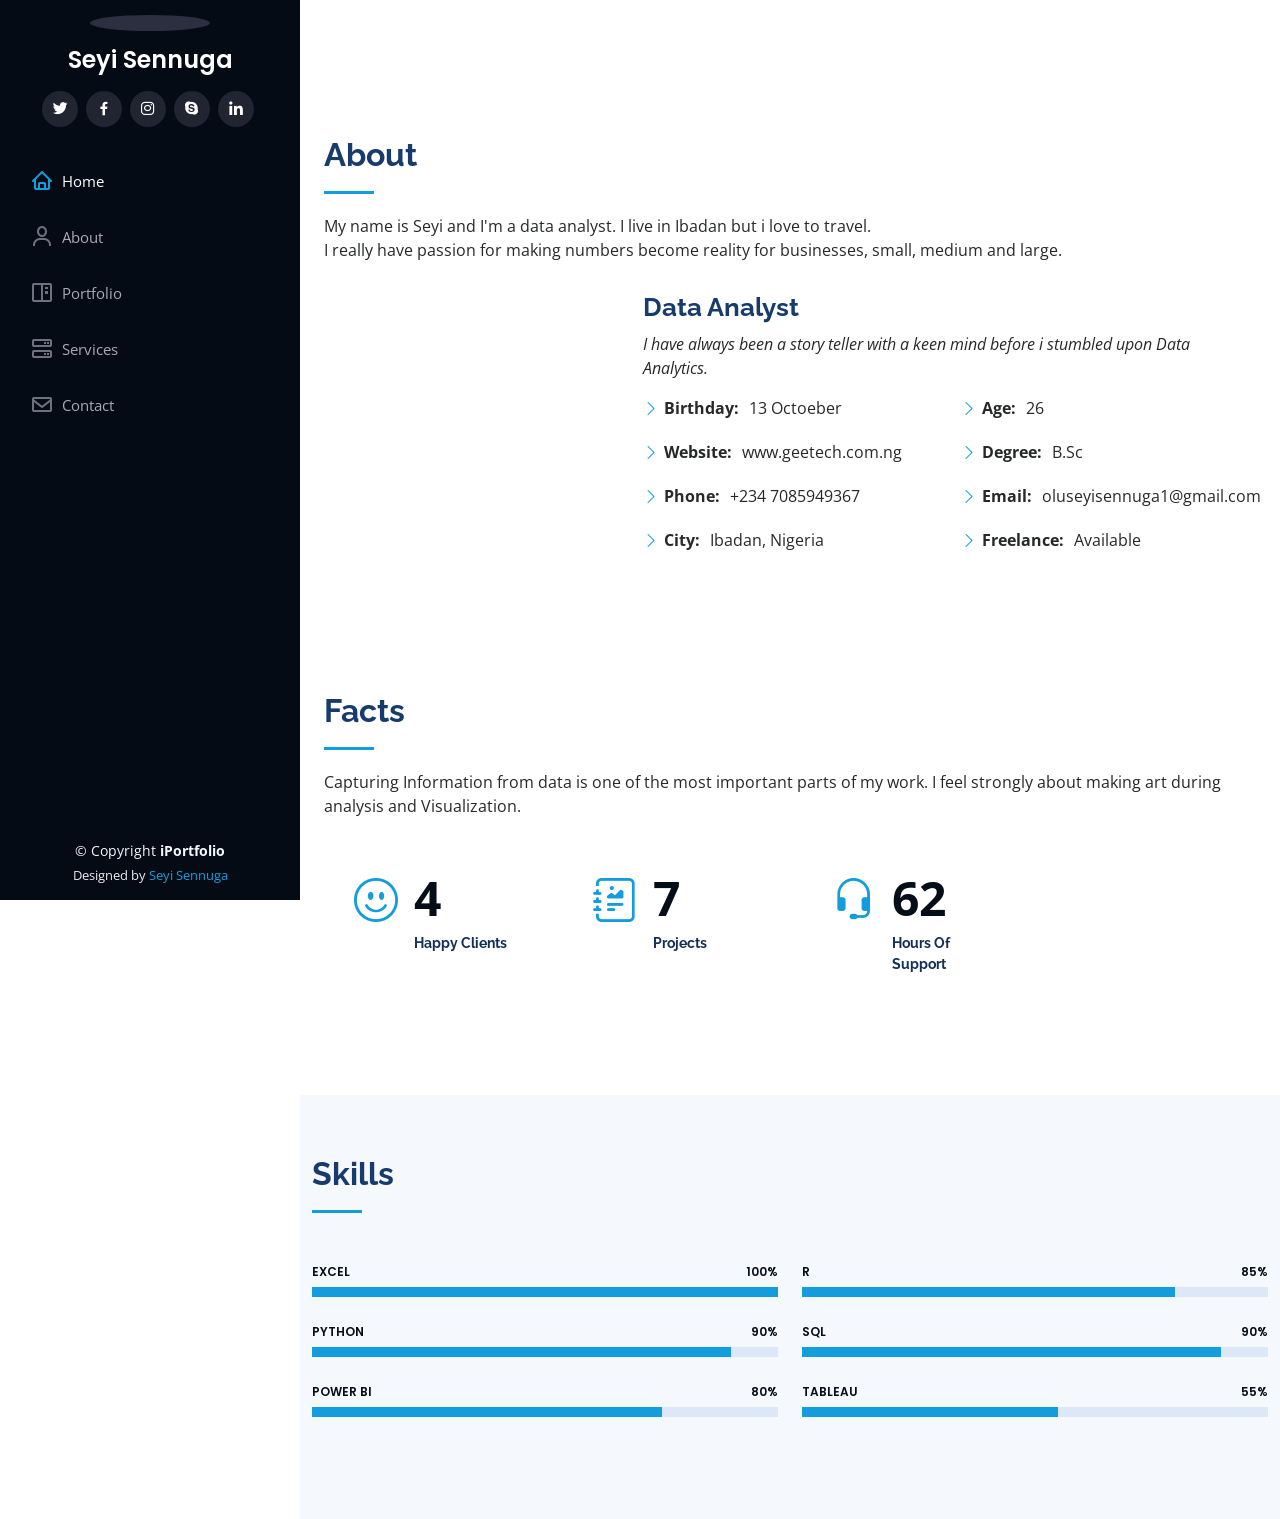
==== Seyi app/about.html @ 5476be00 "Initial Commit" ====
<!DOCTYPE html>
<html lang="en">


<head>
  <meta charset="utf-8">
  <meta content="width=device-width, initial-scale=1.0" name="viewport">

  <title>About</title>
  <meta content="" name="description">
  <meta content="" name="keywords">

  <!-- Favicons -->
  <link href="assets/img/favicon.png" rel="icon">
  <link href="assets/img/apple-touch-icon.png" rel="apple-touch-icon">

  <!-- Google Fonts -->
  <link href="https://fonts.googleapis.com/css?family=Open+Sans:300,300i,400,400i,600,600i,700,700i|Raleway:300,300i,400,400i,500,500i,600,600i,700,700i|Poppins:300,300i,400,400i,500,500i,600,600i,700,700i" rel="stylesheet">

  <!-- Vendor CSS Files -->
  <link href="assets/vendor/aos/aos.css" rel="stylesheet">
  <link href="assets/vendor/bootstrap/css/bootstrap.min.css" rel="stylesheet">
  <link href="assets/vendor/bootstrap-icons/bootstrap-icons.css" rel="stylesheet">
  <link href="assets/vendor/boxicons/css/boxicons.min.css" rel="stylesheet">
  <link href="assets/vendor/glightbox/css/glightbox.min.css" rel="stylesheet">
  <link href="assets/vendor/swiper/swiper-bundle.min.css" rel="stylesheet">

  <!-- Template Main CSS File -->
  <link href="assets/css/style.css" rel="stylesheet">

  <!-- =======================================================
  * Template Name: iPortfolio - v3.9.1
  * Template URL: https://bootstrapmade.com/iportfolio-bootstrap-portfolio-websites-template/
  * Author: BootstrapMade.com
  * License: https://bootstrapmade.com/license/
  ======================================================== -->
</head>

<body>

  <!-- ======= Mobile nav toggle button ======= -->
  <i class="bi bi-list mobile-nav-toggle d-xl-none"></i>

  <!-- ======= Header ======= -->
  <header id="header">
    <div class="d-flex flex-column">

      <div class="profile">
        <img src="assets/img/top.jpg" alt="" class="img-fluid rounded-circle">
        <h1 class="text-light"><a href="index-2.html">Seyi Sennuga</a></h1>
        <div class="social-links mt-3 text-center">
          <a href="#" class="twitter"><i class="bx bxl-twitter"></i></a>
          <a href="#" class="facebook"><i class="bx bxl-facebook"></i></a>
          <a href="#" class="instagram"><i class="bx bxl-instagram"></i></a>
          <a href="#" class="google-plus"><i class="bx bxl-skype"></i></a>
          <a href="https://www.linkedin.com/in/ebuka-offor-574494254" class="linkedin"><i class="bx bxl-linkedin"></i></a>
        </div>
      </div>

      <nav id="navbar" class="nav-menu navbar">
        <ul>
          <li><a href="index-2.html" class="nav-link scrollto active"><i class="bx bx-home"></i> <span>Home</span></a></li>
          <li><a href="about.html" class="nav-link scrollto"><i class="bx bx-user"></i> <span>About</span></a></li>
      
          <li><a href="index-2.html" class="nav-link scrollto"><i class="bx bx-book-content"></i> <span>Portfolio</span></a></li>
          <li><a href="services.html" class="nav-link scrollto"><i class="bx bx-server"></i> <span>Services</span></a></li>
          <li><a href="contact.html" class="nav-link scrollto"><i class="bx bx-envelope"></i> <span>Contact</span></a></li>
        </ul>
      </nav><!-- .nav-menu -->
    </div>
  </header><!-- End Header -->

  <main id="main">

    <!-- ======= Breadcrumbs ======= -->
    

    <section class="inner-page">
      <div class="container">
        <p>
          <section id="about" class="about">
            <div class="container">
      
              <div class="section-title">
                <h2>About</h2>
                <p>My name is Seyi and I'm a data analyst. I live in Ibadan but i love to travel. <br>I really have passion for making numbers become reality for businesses, small, medium and large.</br> </p>
              </div>
      
              <div class="row">
                <div class="col-lg-4" data-aos="fade-right">
                  <img src="assets/img/small.html" class="img-fluid" alt="">
                </div>
                <div class="col-lg-8 pt-4 pt-lg-0 content" data-aos="fade-left">
                  <h3>Data Analyst</h3>
                  <p class="fst-italic">
                    I have always been a story teller with a keen mind before i stumbled upon Data Analytics.
                  </p>
                  <div class="row">
                    <div class="col-lg-6">
                      <ul>
                        <li><i class="bi bi-chevron-right"></i> <strong>Birthday:</strong> <span>13 Octoeber</span></li>
                        <li><i class="bi bi-chevron-right"></i> <strong>Website:</strong> <span>www.geetech.com.ng</span></li>
                        <li><i class="bi bi-chevron-right"></i> <strong>Phone:</strong> <span>+234 7085949367</span></li>
                        <li><i class="bi bi-chevron-right"></i> <strong>City:</strong> <span>Ibadan, Nigeria</span></li>
                      </ul>
                    </div>
                    <div class="col-lg-6">
                      <ul>
                        <li><i class="bi bi-chevron-right"></i> <strong>Age:</strong> <span>26</span></li>
                        <li><i class="bi bi-chevron-right"></i> <strong>Degree:</strong> <span>B.Sc</span></li>
                        <li><i class="bi bi-chevron-right"></i> <strong>Email:</strong> <span>oluseyisennuga1@gmail.com</span></li>
                        <li><i class="bi bi-chevron-right"></i> <strong>Freelance:</strong> <span>Available</span></li>
                      </ul>
                    </div>
                  </div>
                  <p>
                    
                  </p>
                </div>
              </div>
      
            </div>
          </section><!-- End About Section -->
      
          <!-- ======= Facts Section ======= -->
          <section id="facts" class="facts">
            <div class="container">
      
              <div class="section-title">
                <h2>Facts</h2>
                <p>Capturing Information from data is one of the most important parts of my work. I feel strongly about making art during analysis and Visualization.</p>
              </div>
      
              <div class="row no-gutters">
      
                <div class="col-lg-3 col-md-6 d-md-flex align-items-md-stretch" data-aos="fade-up">
                  <div class="count-box">
                    <i class="bi bi-emoji-smile"></i>
                    <span data-purecounter-start="0" data-purecounter-end="14" data-purecounter-duration="1" class="purecounter"></span>
                    <p><strong>Happy Clients</strong></p>
                  </div>
                </div>
      
                <div class="col-lg-3 col-md-6 d-md-flex align-items-md-stretch" data-aos="fade-up" data-aos-delay="100">
                  <div class="count-box">
                    <i class="bi bi-journal-richtext"></i>
                    <span data-purecounter-start="0" data-purecounter-end="21" data-purecounter-duration="1" class="purecounter"></span>
                    <p><strong>Projects</strong></p>
                  </div>
                </div>
      
                <div class="col-lg-3 col-md-6 d-md-flex align-items-md-stretch" data-aos="fade-up" data-aos-delay="200">
                  <div class="count-box">
                    <i class="bi bi-headset"></i>
                    <span data-purecounter-start="0" data-purecounter-end="200" data-purecounter-duration="1" class="purecounter"></span>
                    <p><strong>Hours Of Support</strong></p>
                  </div>
                </div>
      
                  </div>
                </div>
      
              </div>
      
            </div>
          </section><!-- End Facts Section -->
      
          <!-- ======= Skills Section ======= -->
          <section id="skills" class="skills section-bg">
            <div class="container">
      
              <div class="section-title">
                <h2>Skills</h2>
                <p></p>
              </div>
      
              <div class="row skills-content">
      
                <div class="col-lg-6" data-aos="fade-up">
      
                  <div class="progress">
                    <span class="skill">EXCEL <i class="val">100%</i></span>
                    <div class="progress-bar-wrap">
                      <div class="progress-bar" role="progressbar" aria-valuenow="100" aria-valuemin="0" aria-valuemax="100"></div>
                    </div>
                  </div>
      
                  <div class="progress">
                    <span class="skill">PYTHON <i class="val">90%</i></span>
                    <div class="progress-bar-wrap">
                      <div class="progress-bar" role="progressbar" aria-valuenow="90" aria-valuemin="0" aria-valuemax="100"></div>
                    </div>
                  </div>
      
                  <div class="progress">
                    <span class="skill">POWER BI <i class="val">80%</i></span>
                    <div class="progress-bar-wrap">
                      <div class="progress-bar" role="progressbar" aria-valuenow="75" aria-valuemin="0" aria-valuemax="100"></div>
                    </div>
                  </div>
      
                </div>
      
                <div class="col-lg-6" data-aos="fade-up" data-aos-delay="100">
      
                  <div class="progress">
                    <span class="skill">R <i class="val">85%</i></span>
                    <div class="progress-bar-wrap">
                      <div class="progress-bar" role="progressbar" aria-valuenow="80" aria-valuemin="0" aria-valuemax="100"></div>
                    </div>
                  </div>
      
                  <div class="progress">
                    <span class="skill">SQL <i class="val">90%</i></span>
                    <div class="progress-bar-wrap">
                      <div class="progress-bar" role="progressbar" aria-valuenow="90" aria-valuemin="0" aria-valuemax="100"></div>
                    </div>
                  </div>
      
                  <div class="progress">
                    <span class="skill">TABLEAU <i class="val">55%</i></span>
                    <div class="progress-bar-wrap">
                      <div class="progress-bar" role="progressbar" aria-valuenow="55" aria-valuemin="0" aria-valuemax="100"></div>
                    </div>
                  </div>
      
                </div>
      
              </div>
      
            </div>
        </p>
      </div>
    </section>

  </main><!-- End #main -->

  <!-- ======= Footer ======= -->
  <footer id="footer">
    <div class="container">
      <div class="copyright">
        &copy; Copyright <strong><span>iPortfolio</span></strong>
      </div>
      <div class="credits">
        <!-- All the links in the footer should remain intact. -->
        <!-- You can delete the links only if you purchased the pro version. -->
        <!-- Licensing information: https://bootstrapmade.com/license/ -->
        <!-- Purchase the pro version with working PHP/AJAX contact form: https://bootstrapmade.com/iportfolio-bootstrap-portfolio-websites-template/ -->
        Designed by <a href="https://bootstrapmade.com/">Seyi Sennuga</a>
      </div>
    </div>
  </footer><!-- End  Footer -->

  <a href="#" class="back-to-top d-flex align-items-center justify-content-center"><i class="bi bi-arrow-up-short"></i></a>

  <!-- Vendor JS Files -->
  <script src="assets/vendor/purecounter/purecounter_vanilla.js"></script>
  <script src="assets/vendor/aos/aos.js"></script>
  <script src="assets/vendor/bootstrap/js/bootstrap.bundle.min.js"></script>
  <script src="assets/vendor/glightbox/js/glightbox.min.js"></script>
  <script src="assets/vendor/isotope-layout/isotope.pkgd.min.js"></script>
  <script src="assets/vendor/swiper/swiper-bundle.min.js"></script>
  <script src="assets/vendor/typed.js/typed.min.js"></script>
  <script src="assets/vendor/waypoints/noframework.waypoints.js"></script>
  <script src="assets/vendor/php-email-form/validate.js"></script>

  <!-- Template Main JS File -->
  <script src="assets/js/main.js"></script>

</body>


</html>
---- Seyi app/assets/css/style.css ----
/**
* Template Name: iPortfolio - v3.9.1
* Template URL: https://bootstrapmade.com/iportfolio-bootstrap-portfolio-websites-template/
* Author: BootstrapMade.com
* License: https://bootstrapmade.com/license/
*/

/*--------------------------------------------------------------
# General
--------------------------------------------------------------*/
body {
  font-family: "Open Sans", sans-serif;
  color: #272829;
}

a {
  color: #149ddd;
  text-decoration: none;
}

a:hover {
  color: #37b3ed;
  text-decoration: none;
}

h1,
h2,
h3,
h4,
h5,
h6 {
  font-family: "Raleway", sans-serif;
}

/*--------------------------------------------------------------
# Back to top button
--------------------------------------------------------------*/
.back-to-top {
  position: fixed;
  visibility: hidden;
  opacity: 0;
  right: 15px;
  bottom: 15px;
  z-index: 996;
  background: #149ddd;
  width: 40px;
  height: 40px;
  border-radius: 50px;
  transition: all 0.4s;
}

.back-to-top i {
  font-size: 28px;
  color: #fff;
  line-height: 0;
}

.back-to-top:hover {
  background: #2eafec;
  color: #fff;
}

.back-to-top.active {
  visibility: visible;
  opacity: 1;
}

/*--------------------------------------------------------------
# Header
--------------------------------------------------------------*/
#header {
  position: fixed;
  top: 0;
  left: 0;
  bottom: 0;
  width: 300px;
  transition: all ease-in-out 0.5s;
  z-index: 9997;
  transition: all 0.5s;
  padding: 0 15px;
  background: #040b14;
  overflow-y: auto;
}

#header .profile img {
  margin: 15px auto;
  display: block;
  width: 120px;
  border: 8px solid #2c2f3f;
}

#header .profile h1 {
  font-size: 24px;
  margin: 0;
  padding: 0;
  font-weight: 600;
  -moz-text-align-last: center;
  text-align-last: center;
  font-family: "Poppins", sans-serif;
}

#header .profile h1 a,
#header .profile h1 a:hover {
  color: #fff;
  text-decoration: none;
}

#header .profile .social-links a {
  font-size: 18px;
  display: inline-block;
  background: #212431;
  color: #fff;
  line-height: 1;
  padding: 8px 0;
  margin-right: 4px;
  border-radius: 50%;
  text-align: center;
  width: 36px;
  height: 36px;
  transition: 0.3s;
}

#header .profile .social-links a:hover {
  background: #149ddd;
  color: #fff;
  text-decoration: none;
}

#main {
  margin-left: 300px;
}

@media (max-width: 1199px) {
  #header {
    left: -300px;
  }

  #main {
    margin-left: 0;
  }
}

/*--------------------------------------------------------------
# Navigation Menu
--------------------------------------------------------------*/
/* Desktop Navigation */
.nav-menu {
  padding: 30px 0 0 0;
}

.nav-menu * {
  margin: 0;
  padding: 0;
  list-style: none;
}

.nav-menu>ul>li {
  position: relative;
  white-space: nowrap;
}

.nav-menu a,
.nav-menu a:focus {
  display: flex;
  align-items: center;
  color: #a8a9b4;
  padding: 12px 15px;
  margin-bottom: 8px;
  transition: 0.3s;
  font-size: 15px;
}

.nav-menu a i,
.nav-menu a:focus i {
  font-size: 24px;
  padding-right: 8px;
  color: #6f7180;
}

.nav-menu a:hover,
.nav-menu .active,
.nav-menu .active:focus,
.nav-menu li:hover>a {
  text-decoration: none;
  color: #fff;
}

.nav-menu a:hover i,
.nav-menu .active i,
.nav-menu .active:focus i,
.nav-menu li:hover>a i {
  color: #149ddd;
}

/* Mobile Navigation */
.mobile-nav-toggle {
  position: fixed;
  right: 15px;
  top: 15px;
  z-index: 9998;
  border: 0;
  font-size: 24px;
  transition: all 0.4s;
  outline: none !important;
  background-color: #149ddd;
  color: #fff;
  width: 40px;
  height: 40px;
  display: inline-flex;
  align-items: center;
  justify-content: center;
  line-height: 0;
  border-radius: 50px;
  cursor: pointer;
}

.mobile-nav-active {
  overflow: hidden;
}

.mobile-nav-active #header {
  left: 0;
}

/*--------------------------------------------------------------
# Hero Section
--------------------------------------------------------------*/
#hero {
  width: 100%;
  height: 100vh;
  background: url("../img/mainpic.jpg") top center;
  background-size: cover;
}

#hero:before {
  content: "";
  background: rgba(5, 13, 24, 0.3);
  position: absolute;
  bottom: 0;
  top: 0;
  left: 0;
  right: 0;
  z-index: 1;
}

#hero .hero-container {
  position: relative;
  z-index: 2;
  min-width: 300px;
}

#hero h1 {
  margin: 0 0 10px 0;
  font-size: 64px;
  font-weight: 700;
  line-height: 56px;
  color: #fff;
}

#hero p {
  color: #fff;
  margin-bottom: 50px;
  font-size: 26px;
  font-family: "Poppins", sans-serif;
}

#hero p span {
  color: #fff;
  padding-bottom: 4px;
  letter-spacing: 1px;
  border-bottom: 3px solid #09a7f0;
}

@media (min-width: 1024px) {
  #hero {
    background-attachment: fixed;
  }
}

@media (max-width: 768px) {
  #hero h1 {
    font-size: 28px;
    line-height: 36px;
  }

  #hero h2 {
    font-size: 18px;
    line-height: 24px;
    margin-bottom: 30px;
  }
}

/*--------------------------------------------------------------
# Sections General
--------------------------------------------------------------*/
section {
  padding: 60px 0;
  overflow: hidden;
}

.section-bg {
  background: #f5f8fd;
}

.section-title {
  padding-bottom: 30px;
}

.section-title h2 {
  font-size: 32px;
  font-weight: bold;
  margin-bottom: 20px;
  padding-bottom: 20px;
  position: relative;
  color: #173b6c;
}

.section-title h2::after {
  content: "";
  position: absolute;
  display: block;
  width: 50px;
  height: 3px;
  background: #149ddd;
  bottom: 0;
  left: 0;
}

.section-title p {
  margin-bottom: 0;
}

/*--------------------------------------------------------------
# About
--------------------------------------------------------------*/
.about .content h3 {
  font-weight: 700;
  font-size: 26px;
  color: #173b6c;
}

.about .content ul {
  list-style: none;
  padding: 0;
}

.about .content ul li {
  margin-bottom: 20px;
  display: flex;
  align-items: center;
}

.about .content ul strong {
  margin-right: 10px;
}

.about .content ul i {
  font-size: 16px;
  margin-right: 5px;
  color: #149ddd;
  line-height: 0;
}

.about .content p:last-child {
  margin-bottom: 0;
}

/*--------------------------------------------------------------
# Facts
--------------------------------------------------------------*/
.facts {
  padding-bottom: 30px;
}

.facts .count-box {
  padding: 30px;
  width: 100%;
}

.facts .count-box i {
  display: block;
  font-size: 44px;
  color: #149ddd;
  float: left;
  line-height: 0;
}

.facts .count-box span {
  font-size: 48px;
  line-height: 40px;
  display: block;
  font-weight: 700;
  color: #050d18;
  margin-left: 60px;
}

.facts .count-box p {
  padding: 15px 0 0 0;
  margin: 0 0 0 60px;
  font-family: "Raleway", sans-serif;
  font-size: 14px;
  color: #122f57;
}

.facts .count-box a {
  font-weight: 600;
  display: block;
  margin-top: 20px;
  color: #122f57;
  font-size: 15px;
  font-family: "Poppins", sans-serif;
  transition: ease-in-out 0.3s;
}

.facts .count-box a:hover {
  color: #1f5297;
}

/*--------------------------------------------------------------
# Akills
--------------------------------------------------------------*/
.skills .progress {
  height: 60px;
  display: block;
  background: none;
  border-radius: 0;
}

.skills .progress .skill {
  padding: 0;
  margin: 0 0 6px 0;
  text-transform: uppercase;
  display: block;
  font-weight: 600;
  font-family: "Poppins", sans-serif;
  color: #050d18;
}

.skills .progress .skill .val {
  float: right;
  font-style: normal;
}

.skills .progress-bar-wrap {
  background: #dce8f8;
  height: 10px;
}

.skills .progress-bar {
  width: 1px;
  height: 10px;
  transition: 0.9s;
  background-color: #149ddd;
}

/*--------------------------------------------------------------
# Resume
--------------------------------------------------------------*/
.resume .resume-title {
  font-size: 26px;
  font-weight: 700;
  margin-top: 20px;
  margin-bottom: 20px;
  color: #050d18;
}

.resume .resume-item {
  padding: 0 0 20px 20px;
  margin-top: -2px;
  border-left: 2px solid #1f5297;
  position: relative;
}

.resume .resume-item h4 {
  line-height: 18px;
  font-size: 18px;
  font-weight: 600;
  text-transform: uppercase;
  font-family: "Poppins", sans-serif;
  color: #050d18;
  margin-bottom: 10px;
}

.resume .resume-item h5 {
  font-size: 16px;
  background: #e4edf9;
  padding: 5px 15px;
  display: inline-block;
  font-weight: 600;
  margin-bottom: 10px;
}

.resume .resume-item ul {
  padding-left: 20px;
}

.resume .resume-item ul li {
  padding-bottom: 10px;
}

.resume .resume-item:last-child {
  padding-bottom: 0;
}

.resume .resume-item::before {
  content: "";
  position: absolute;
  width: 16px;
  height: 16px;
  border-radius: 50px;
  left: -9px;
  top: 0;
  background: #fff;
  border: 2px solid #1f5297;
}

/*--------------------------------------------------------------
# Portfolio
--------------------------------------------------------------*/
.portfolio .portfolio-item {
  margin-bottom: 30px;
}

.portfolio #portfolio-flters {
  padding: 0;
  margin: 0 auto 35px auto;
  list-style: none;
  text-align: center;
  background: #fff;
  border-radius: 50px;
  padding: 2px 15px;
}

.portfolio #portfolio-flters li {
  cursor: pointer;
  display: inline-block;
  padding: 10px 15px 8px 15px;
  font-size: 14px;
  font-weight: 600;
  line-height: 1;
  text-transform: uppercase;
  color: #272829;
  margin-bottom: 5px;
  transition: all 0.3s ease-in-out;
}

.portfolio #portfolio-flters li:hover,
.portfolio #portfolio-flters li.filter-active {
  color: #149ddd;
}

.portfolio #portfolio-flters li:last-child {
  margin-right: 0;
}

.portfolio .portfolio-wrap {
  transition: 0.3s;
  position: relative;
  overflow: hidden;
  z-index: 1;
}

.portfolio .portfolio-wrap::before {
  content: "";
  background: rgba(255, 255, 255, 0.5);
  position: absolute;
  left: 0;
  right: 0;
  top: 0;
  bottom: 0;
  transition: all ease-in-out 0.3s;
  z-index: 2;
  opacity: 0;
}

.portfolio .portfolio-wrap .portfolio-links {
  opacity: 1;
  left: 0;
  right: 0;
  bottom: -60px;
  z-index: 3;
  position: absolute;
  transition: all ease-in-out 0.3s;
  display: flex;
  justify-content: center;
}

.portfolio .portfolio-wrap .portfolio-links a {
  color: #fff;
  font-size: 28px;
  text-align: center;
  background: rgba(20, 157, 221, 0.75);
  transition: 0.3s;
  width: 50%;
}

.portfolio .portfolio-wrap .portfolio-links a:hover {
  background: rgba(20, 157, 221, 0.95);
}

.portfolio .portfolio-wrap .portfolio-links a+a {
  border-left: 1px solid #37b3ed;
}

.portfolio .portfolio-wrap:hover::before {
  top: 0;
  left: 0;
  right: 0;
  bottom: 0;
  opacity: 1;
}

.portfolio .portfolio-wrap:hover .portfolio-links {
  opacity: 1;
  bottom: 0;
}

/*--------------------------------------------------------------
# Portfolio Details
--------------------------------------------------------------*/
.portfolio-details {
  padding-top: 40px;
}

.portfolio-details .portfolio-details-slider img {
  width: 100%;
}

.portfolio-details .portfolio-details-slider .swiper-pagination {
  margin-top: 20px;
  position: relative;
}

.portfolio-details .portfolio-details-slider .swiper-pagination .swiper-pagination-bullet {
  width: 12px;
  height: 12px;
  background-color: #fff;
  opacity: 1;
  border: 1px solid #149ddd;
}

.portfolio-details .portfolio-details-slider .swiper-pagination .swiper-pagination-bullet-active {
  background-color: #149ddd;
}

.portfolio-details .portfolio-info {
  padding: 30px;
  box-shadow: 0px 0 30px rgba(5, 13, 24, 0.08);
}

.portfolio-details .portfolio-info h3 {
  font-size: 22px;
  font-weight: 700;
  margin-bottom: 20px;
  padding-bottom: 20px;
  border-bottom: 1px solid #eee;
}

.portfolio-details .portfolio-info ul {
  list-style: none;
  padding: 0;
  font-size: 15px;
}

.portfolio-details .portfolio-info ul li+li {
  margin-top: 10px;
}

.portfolio-details .portfolio-description {
  padding-top: 30px;
}

.portfolio-details .portfolio-description h2 {
  font-size: 26px;
  font-weight: 700;
  margin-bottom: 20px;
}

.portfolio-details .portfolio-description p {
  padding: 0;
}

/*--------------------------------------------------------------
# Services
--------------------------------------------------------------*/
.services .icon-box {
  margin-bottom: 20px;
}

.services .icon {
  float: left;
  display: flex;
  align-items: center;
  justify-content: center;
  width: 54px;
  height: 54px;
  background: #149ddd;
  border-radius: 50%;
  transition: 0.5s;
  border: 1px solid #149ddd;
}

.services .icon i {
  color: #fff;
  font-size: 24px;
  line-height: 0;
}

.services .icon-box:hover .icon {
  background: #fff;
}

.services .icon-box:hover .icon i {
  color: #149ddd;
}

.services .title {
  margin-left: 80px;
  font-weight: 700;
  margin-bottom: 15px;
  font-size: 18px;
}

.services .title a {
  color: #343a40;
}

.services .title a:hover {
  color: #149ddd;
}

.services .description {
  margin-left: 80px;
  line-height: 24px;
  font-size: 14px;
}

/*--------------------------------------------------------------
# Testimonials
--------------------------------------------------------------*/
.testimonials .testimonials-carousel,
.testimonials .testimonials-slider {
  overflow: hidden;
}

.testimonials .testimonial-item {
  box-sizing: content-box;
  text-align: center;
  min-height: 320px;
}

.testimonials .testimonial-item .testimonial-img {
  width: 90px;
  border-radius: 50%;
  margin: 0 auto;
}

.testimonials .testimonial-item h3 {
  font-size: 18px;
  font-weight: bold;
  margin: 10px 0 5px 0;
  color: #111;
}

.testimonials .testimonial-item h4 {
  font-size: 14px;
  color: #999;
  margin: 0;
}

.testimonials .testimonial-item .quote-icon-left,
.testimonials .testimonial-item .quote-icon-right {
  color: #c3e8fa;
  font-size: 26px;
}

.testimonials .testimonial-item .quote-icon-left {
  display: inline-block;
  left: -5px;
  position: relative;
}

.testimonials .testimonial-item .quote-icon-right {
  display: inline-block;
  right: -5px;
  position: relative;
  top: 10px;
}

.testimonials .testimonial-item p {
  font-style: italic;
  margin: 0 15px 15px 15px;
  padding: 20px;
  background: #fff;
  position: relative;
  margin-bottom: 35px;
  border-radius: 6px;
  box-shadow: 0px 2px 15px rgba(0, 0, 0, 0.1);
}

.testimonials .testimonial-item p::after {
  content: "";
  width: 0;
  height: 0;
  border-top: 20px solid #fff;
  border-right: 20px solid transparent;
  border-left: 20px solid transparent;
  position: absolute;
  bottom: -20px;
  left: calc(50% - 20px);
}

.testimonials .swiper-pagination {
  margin-top: 20px;
  position: relative;
}

.testimonials .swiper-pagination .swiper-pagination-bullet {
  width: 12px;
  height: 12px;
  background-color: #fff;
  opacity: 1;
  border: 1px solid #149ddd;
}

.testimonials .swiper-pagination .swiper-pagination-bullet-active {
  background-color: #149ddd;
}

/*--------------------------------------------------------------
# Contact
--------------------------------------------------------------*/
.contact {
  padding-bottom: 130px;
}

.contact .info {
  padding: 30px;
  background: #fff;
  width: 100%;
  box-shadow: 0 0 24px 0 rgba(0, 0, 0, 0.12);
}

.contact .info i {
  font-size: 20px;
  color: #149ddd;
  float: left;
  width: 44px;
  height: 44px;
  background: #dff3fc;
  display: flex;
  justify-content: center;
  align-items: center;
  border-radius: 50px;
  transition: all 0.3s ease-in-out;
}

.contact .info h4 {
  padding: 0 0 0 60px;
  font-size: 22px;
  font-weight: 600;
  margin-bottom: 5px;
  color: #050d18;
}

.contact .info p {
  padding: 0 0 10px 60px;
  margin-bottom: 20px;
  font-size: 14px;
  color: #173b6c;
}

.contact .info .email p {
  padding-top: 5px;
}

.contact .info .social-links {
  padding-left: 60px;
}

.contact .info .social-links a {
  font-size: 18px;
  display: inline-block;
  background: #333;
  color: #fff;
  line-height: 1;
  padding: 8px 0;
  border-radius: 50%;
  text-align: center;
  width: 36px;
  height: 36px;
  transition: 0.3s;
  margin-right: 10px;
}

.contact .info .social-links a:hover {
  background: #149ddd;
  color: #fff;
}

.contact .info .email:hover i,
.contact .info .address:hover i,
.contact .info .phone:hover i {
  background: #149ddd;
  color: #fff;
}

.contact .php-email-form {
  width: 100%;
  padding: 30px;
  background: #fff;
  box-shadow: 0 0 24px 0 rgba(0, 0, 0, 0.12);
}

.contact .php-email-form .form-group {
  padding-bottom: 8px;
}

.contact .php-email-form .validate {
  display: none;
  color: red;
  margin: 0 0 15px 0;
  font-weight: 400;
  font-size: 13px;
}

.contact .php-email-form .error-message {
  display: none;
  color: #fff;
  background: #ed3c0d;
  text-align: left;
  padding: 15px;
  font-weight: 600;
}

.contact .php-email-form .error-message br+br {
  margin-top: 25px;
}

.contact .php-email-form .sent-message {
  display: none;
  color: #fff;
  background: #18d26e;
  text-align: center;
  padding: 15px;
  font-weight: 600;
}

.contact .php-email-form .loading {
  display: none;
  background: #fff;
  text-align: center;
  padding: 15px;
}

.contact .php-email-form .loading:before {
  content: "";
  display: inline-block;
  border-radius: 50%;
  width: 24px;
  height: 24px;
  margin: 0 10px -6px 0;
  border: 3px solid #18d26e;
  border-top-color: #eee;
  -webkit-animation: animate-loading 1s linear infinite;
  animation: animate-loading 1s linear infinite;
}

.contact .php-email-form .form-group {
  margin-bottom: 15px;
}

.contact .php-email-form label {
  padding-bottom: 8px;
}

.contact .php-email-form input,
.contact .php-email-form textarea {
  border-radius: 0;
  box-shadow: none;
  font-size: 14px;
}

.contact .php-email-form input {
  height: 44px;
}

.contact .php-email-form textarea {
  padding: 10px 15px;
}

.contact .php-email-form button[type=submit] {
  background: #149ddd;
  border: 0;
  padding: 10px 24px;
  color: #fff;
  transition: 0.4s;
  border-radius: 4px;
}

.contact .php-email-form button[type=submit]:hover {
  background: #37b3ed;
}

@-webkit-keyframes animate-loading {
  0% {
    transform: rotate(0deg);
  }

  100% {
    transform: rotate(360deg);
  }
}

@keyframes animate-loading {
  0% {
    transform: rotate(0deg);
  }

  100% {
    transform: rotate(360deg);
  }
}

/*--------------------------------------------------------------
# Breadcrumbs
--------------------------------------------------------------*/
.breadcrumbs {
  padding: 20px 0;
  background: #f9f9f9;
}

.breadcrumbs h2 {
  font-size: 26px;
  font-weight: 300;
}

.breadcrumbs ol {
  display: flex;
  flex-wrap: wrap;
  list-style: none;
  padding: 0;
  margin: 0;
  font-size: 15px;
}

.breadcrumbs ol li+li {
  padding-left: 10px;
}

.breadcrumbs ol li+li::before {
  display: inline-block;
  padding-right: 10px;
  color: #0e2442;
  content: "/";
}

@media (max-width: 768px) {
  .breadcrumbs .d-flex {
    display: block !important;
  }

  .breadcrumbs ol {
    display: block;
  }

  .breadcrumbs ol li {
    display: inline-block;
  }
}

/*--------------------------------------------------------------
# Footer
--------------------------------------------------------------*/
#footer {
  padding: 15px;
  color: #f4f6fd;
  font-size: 14px;
  position: fixed;
  left: 0;
  bottom: 0;
  width: 300px;
  z-index: 9999;
  background: #040b14;
}

#footer .copyright {
  text-align: center;
}

#footer .credits {
  padding-top: 5px;
  text-align: center;
  font-size: 13px;
  color: #eaebf0;
}

@media (max-width: 1199px) {
  #footer {
    position: static;
    width: auto;
    padding-right: 20px 15px;
  }
}
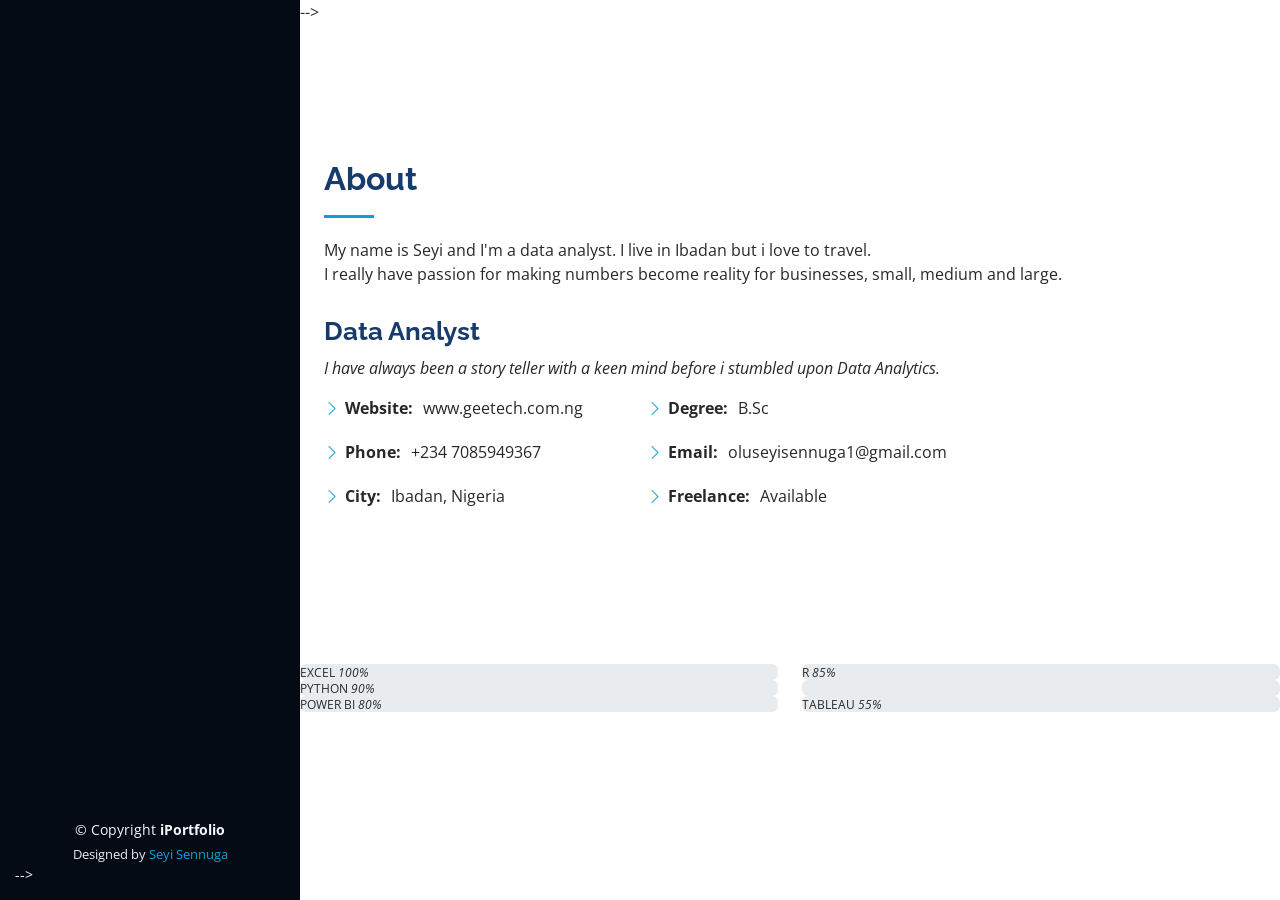
==== commit 1f732f16: "Final Commit" ====
--- a/Seyi app/about.html
+++ b/Seyi app/about.html
@@ -45,8 +45,8 @@
   <header id="header">
     <div class="d-flex flex-column">
 
-      <div class="profile">
-        <img src="assets/img/top.jpg" alt="" class="img-fluid rounded-circle">
+      <!-- <div class="profile">
+        <img src="assets/img/Mypics.jpg" alt="" class="img-fluid rounded-circle">
         <h1 class="text-light"><a href="index-2.html">Seyi Sennuga</a></h1>
         <div class="social-links mt-3 text-center">
           <a href="#" class="twitter"><i class="bx bxl-twitter"></i></a>
@@ -55,9 +55,9 @@
           <a href="#" class="google-plus"><i class="bx bxl-skype"></i></a>
           <a href="https://www.linkedin.com/in/ebuka-offor-574494254" class="linkedin"><i class="bx bxl-linkedin"></i></a>
         </div>
-      </div>
-
-      <nav id="navbar" class="nav-menu navbar">
+      </div> -->
+
+      <!-- <nav id="navbar" class="nav-menu navbar">
         <ul>
           <li><a href="index-2.html" class="nav-link scrollto active"><i class="bx bx-home"></i> <span>Home</span></a></li>
           <li><a href="about.html" class="nav-link scrollto"><i class="bx bx-user"></i> <span>About</span></a></li>
@@ -70,7 +70,7 @@
     </div>
   </header><!-- End Header -->
 
-  <main id="main">
+  <main id="main"> -->
 
     <!-- ======= Breadcrumbs ======= -->
     
@@ -87,8 +87,8 @@
               </div>
       
               <div class="row">
-                <div class="col-lg-4" data-aos="fade-right">
-                  <img src="assets/img/small.html" class="img-fluid" alt="">
+                <!-- <div class="col-lg-4" data-aos="fade-right"> -->
+                  <!-- <img src="assets/img/Mypics.jpg" class="img-fluid" alt=""> -->
                 </div>
                 <div class="col-lg-8 pt-4 pt-lg-0 content" data-aos="fade-left">
                   <h3>Data Analyst</h3>
@@ -98,7 +98,7 @@
                   <div class="row">
                     <div class="col-lg-6">
                       <ul>
-                        <li><i class="bi bi-chevron-right"></i> <strong>Birthday:</strong> <span>13 Octoeber</span></li>
+                        <!-- <li><i class="bi bi-chevron-right"></i> <strong>Birthday:</strong> <span>13 Octoeber</span></li> -->
                         <li><i class="bi bi-chevron-right"></i> <strong>Website:</strong> <span>www.geetech.com.ng</span></li>
                         <li><i class="bi bi-chevron-right"></i> <strong>Phone:</strong> <span>+234 7085949367</span></li>
                         <li><i class="bi bi-chevron-right"></i> <strong>City:</strong> <span>Ibadan, Nigeria</span></li>
@@ -106,7 +106,6 @@
                     </div>
                     <div class="col-lg-6">
                       <ul>
-                        <li><i class="bi bi-chevron-right"></i> <strong>Age:</strong> <span>26</span></li>
                         <li><i class="bi bi-chevron-right"></i> <strong>Degree:</strong> <span>B.Sc</span></li>
                         <li><i class="bi bi-chevron-right"></i> <strong>Email:</strong> <span>oluseyisennuga1@gmail.com</span></li>
                         <li><i class="bi bi-chevron-right"></i> <strong>Freelance:</strong> <span>Available</span></li>
@@ -123,7 +122,7 @@
           </section><!-- End About Section -->
       
           <!-- ======= Facts Section ======= -->
-          <section id="facts" class="facts">
+          <!-- <section id="facts" class="facts">
             <div class="container">
       
               <div class="section-title">
@@ -166,11 +165,11 @@
           </section><!-- End Facts Section -->
       
           <!-- ======= Skills Section ======= -->
-          <section id="skills" class="skills section-bg">
-            <div class="container">
-      
-              <div class="section-title">
-                <h2>Skills</h2>
+          <!-- <section id="skills" class="skills section-bg"> -->
+            <!-- <div class="container"> -->
+      <!--  -->
+              <!-- <div class="section-title"> -->
+                <!-- <h2>Skills</h2> -->
                 <p></p>
               </div>
       
@@ -211,9 +210,9 @@
                   </div>
       
                   <div class="progress">
-                    <span class="skill">SQL <i class="val">90%</i></span>
-                    <div class="progress-bar-wrap">
-                      <div class="progress-bar" role="progressbar" aria-valuenow="90" aria-valuemin="0" aria-valuemax="100"></div>
+                    <!-- <span class="skill">SQL <i class="val">90%</i></span> -->
+                    <div class="progress-bar-wrap">
+                      <!-- <div class="progress-bar" role="progressbar" aria-valuenow="90" aria-valuemin="0" aria-valuemax="100"></div> -->
                     </div>
                   </div>
       
@@ -248,7 +247,7 @@
         <!-- Purchase the pro version with working PHP/AJAX contact form: https://bootstrapmade.com/iportfolio-bootstrap-portfolio-websites-template/ -->
         Designed by <a href="https://bootstrapmade.com/">Seyi Sennuga</a>
       </div>
-    </div>
+    </div> -->
   </footer><!-- End  Footer -->
 
   <a href="#" class="back-to-top d-flex align-items-center justify-content-center"><i class="bi bi-arrow-up-short"></i></a>
--- a/Seyi app/assets/css/style.css
+++ b/Seyi app/assets/css/style.css
@@ -228,8 +228,8 @@
 #hero {
   width: 100%;
   height: 100vh;
-  background: url("../img/mainpic.jpg") top center;
-  background-size: cover;
+  background: url("../img/bg analysis.jpg") top left ;
+  background-size: 100% 100%;
 }
 
 #hero:before {
@@ -372,6 +372,16 @@
   padding-bottom: 30px;
 }
 
+.facts .known{
+  font-weight: 600;
+  display: block;
+  margin-top: 20px;
+  color: #122f57;
+  font-size: 15px;
+  font-family: "Poppins", sans-serif;
+  transition: ease-in-out 0.3s;
+}
+
 .facts .count-box {
   padding: 30px;
   width: 100%;
@@ -417,7 +427,7 @@
 }
 
 /*--------------------------------------------------------------
-# Akills
+# Skills
 --------------------------------------------------------------*/
 .skills .progress {
   height: 60px;
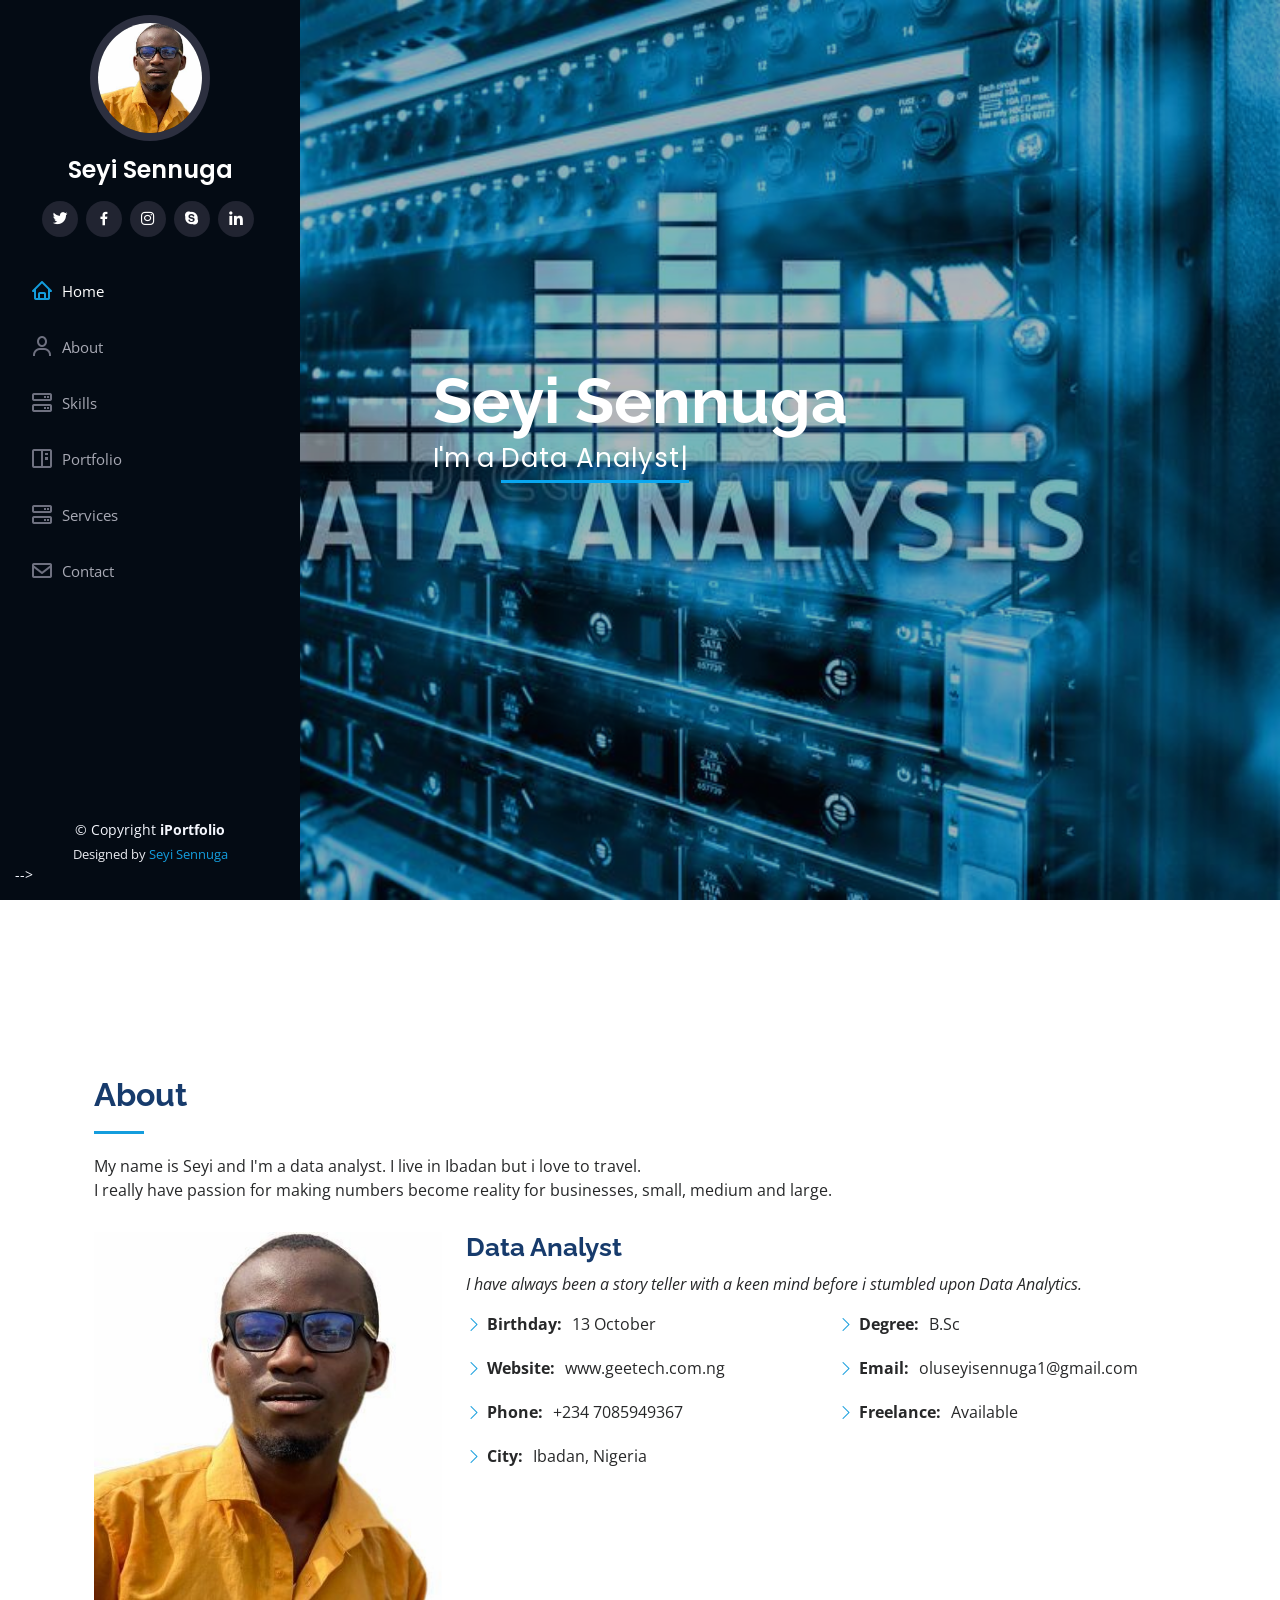
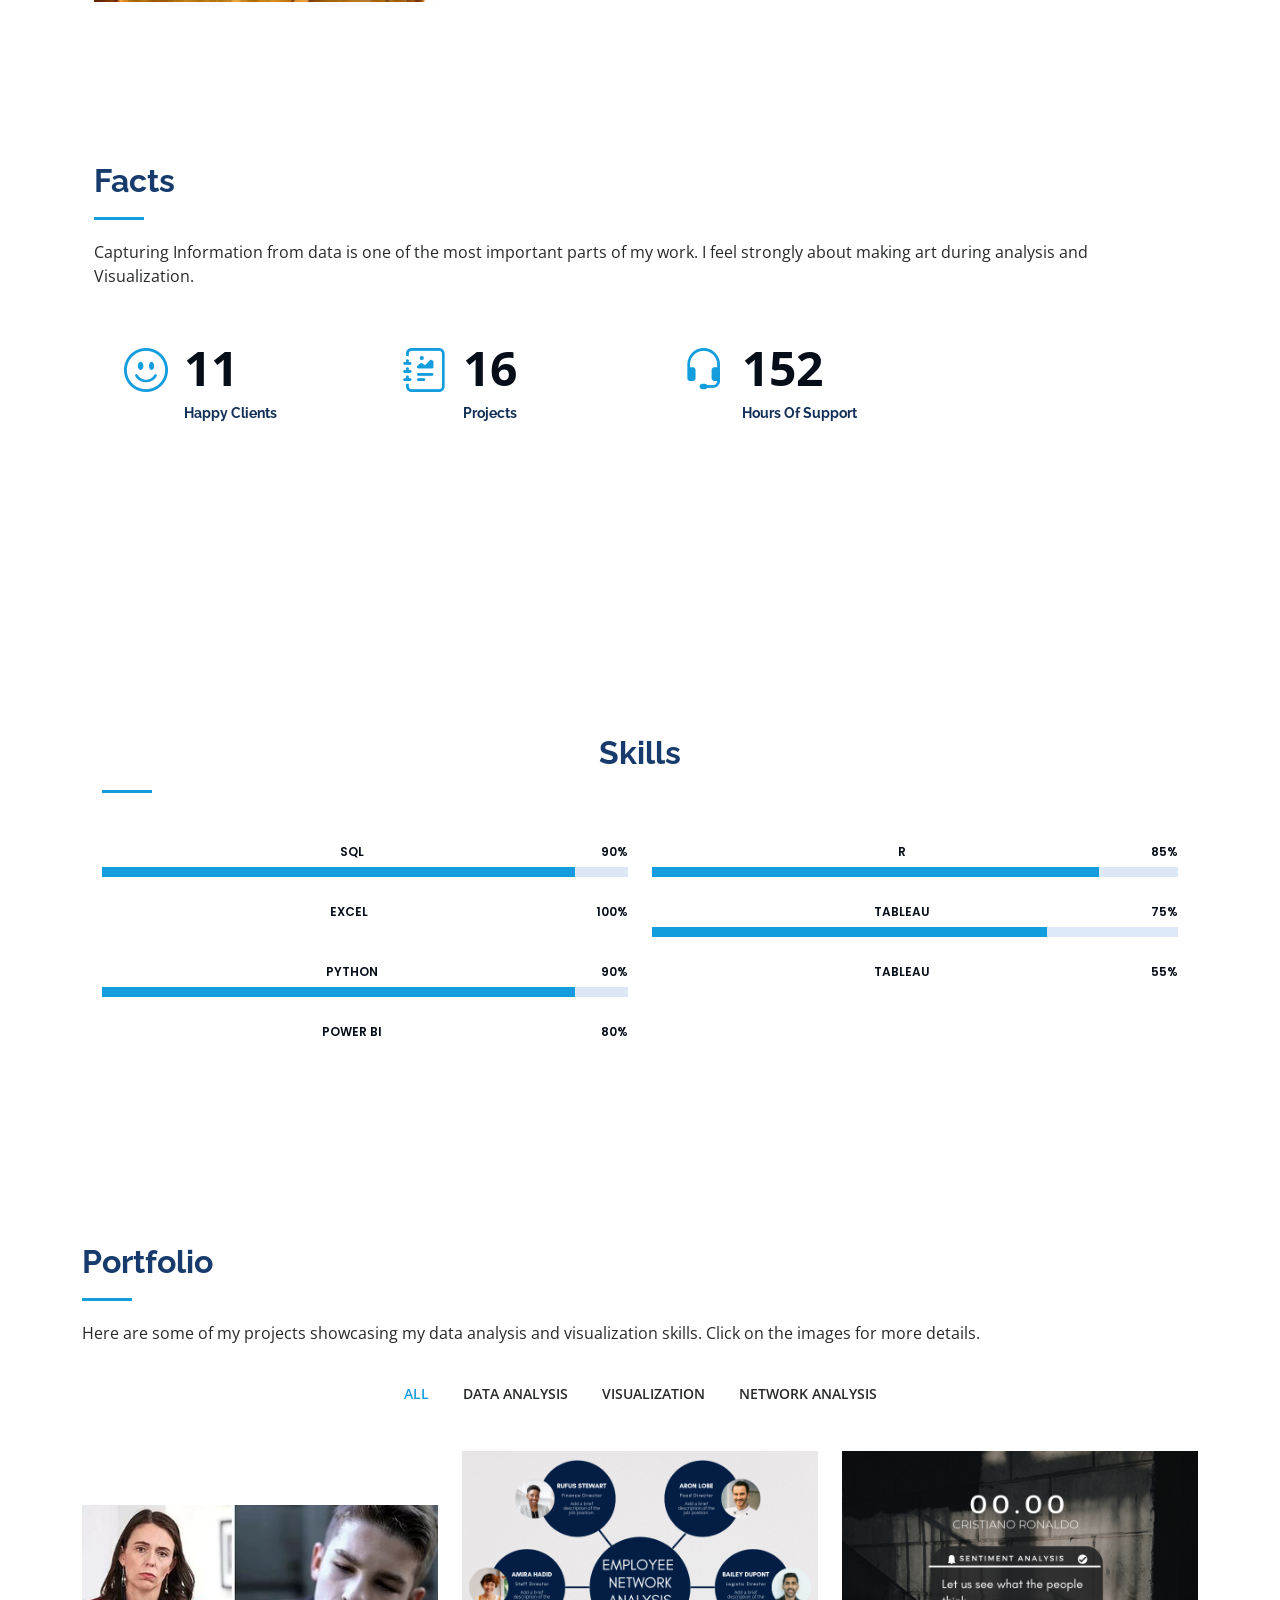
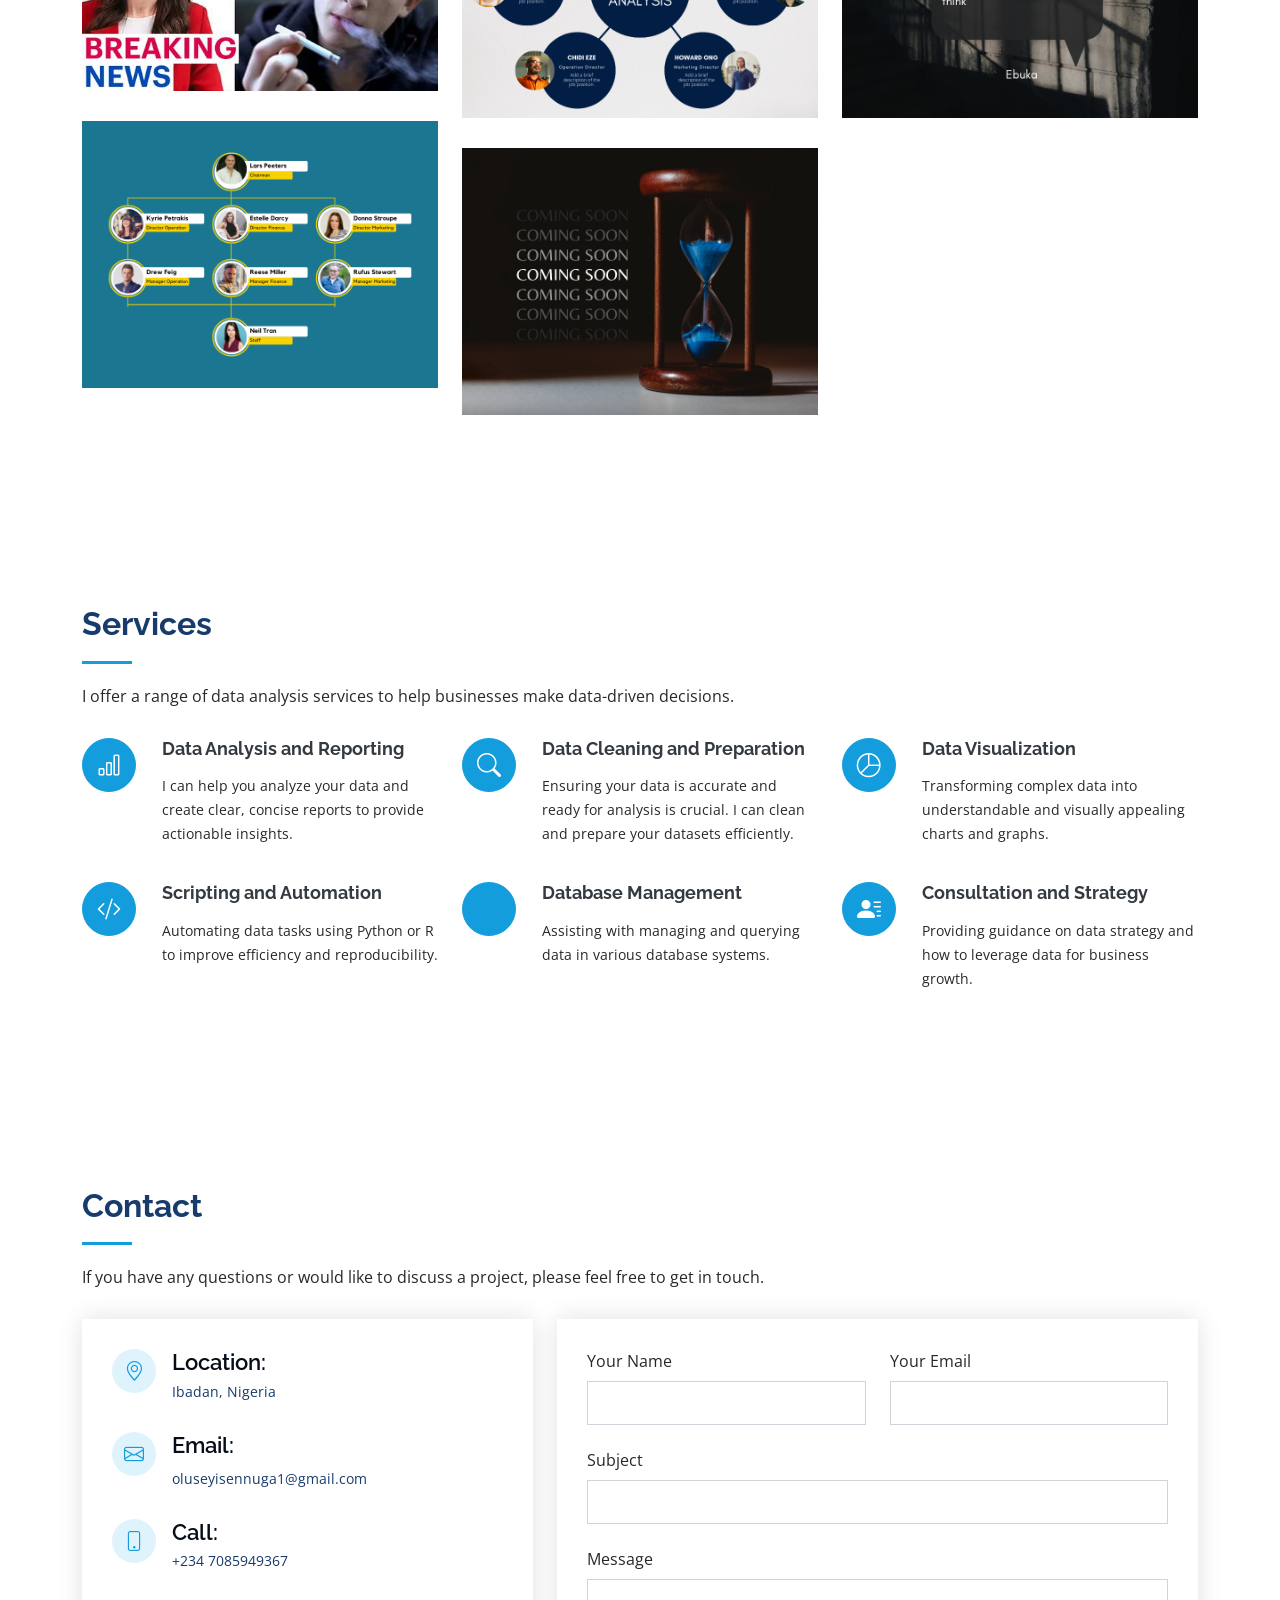
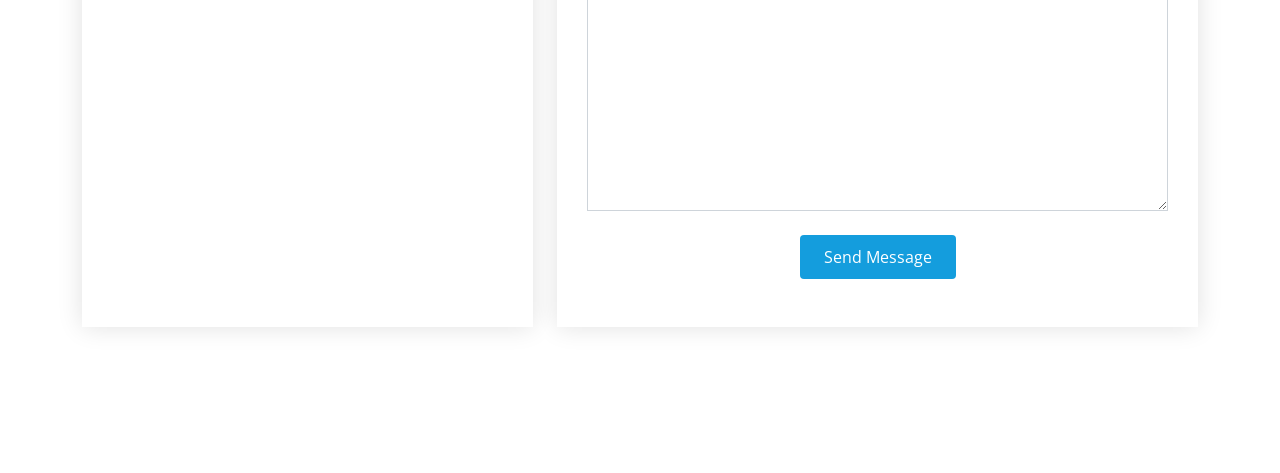
==== commit 52bb91b7: "Updated sections" ====
--- a/Seyi app/about.html
+++ b/Seyi app/about.html
@@ -11,8 +11,8 @@
   <meta content="" name="keywords">
 
   <!-- Favicons -->
-  <link href="assets/img/favicon.png" rel="icon">
-  <link href="assets/img/apple-touch-icon.png" rel="apple-touch-icon">
+  <link href="/Seyi app/assets/img/Gtech 3d.png" rel="icon">
+  <link href="/Seyi app/assets/img/apple-touch-icon.png" rel="apple-touch-icon">
 
   <!-- Google Fonts -->
   <link href="https://fonts.googleapis.com/css?family=Open+Sans:300,300i,400,400i,600,600i,700,700i|Raleway:300,300i,400,400i,500,500i,600,600i,700,700i|Poppins:300,300i,400,400i,500,500i,600,600i,700,700i" rel="stylesheet">
@@ -26,7 +26,7 @@
   <link href="assets/vendor/swiper/swiper-bundle.min.css" rel="stylesheet">
 
   <!-- Template Main CSS File -->
-  <link href="assets/css/style.css" rel="stylesheet">
+  <link href="/Seyi app/assets/css/style.css" rel="stylesheet">
 
   <!-- =======================================================
   * Template Name: iPortfolio - v3.9.1
@@ -45,32 +45,38 @@
   <header id="header">
     <div class="d-flex flex-column">
 
-      <!-- <div class="profile">
-        <img src="assets/img/Mypics.jpg" alt="" class="img-fluid rounded-circle">
-        <h1 class="text-light"><a href="index-2.html">Seyi Sennuga</a></h1>
+ <div class="profile">
+        <img src="/Seyi app/assets/img/Mypics.jpg" alt="" class="img-fluid rounded-circle">
+        <h1 class="text-light"><a href="/Seyi app/index.html">Seyi Sennuga</a></h1>
         <div class="social-links mt-3 text-center">
           <a href="#" class="twitter"><i class="bx bxl-twitter"></i></a>
           <a href="#" class="facebook"><i class="bx bxl-facebook"></i></a>
           <a href="#" class="instagram"><i class="bx bxl-instagram"></i></a>
           <a href="#" class="google-plus"><i class="bx bxl-skype"></i></a>
-          <a href="https://www.linkedin.com/in/ebuka-offor-574494254" class="linkedin"><i class="bx bxl-linkedin"></i></a>
-        </div>
-      </div> -->
-
-      <!-- <nav id="navbar" class="nav-menu navbar">
+          <a href="https://www.linkedin.com/in/oluseyi-sennuga-b93507240/" class="linkedin"><i class="bx bxl-linkedin"></i></a>
+        </div>
+      </div>
+
+      <nav id="navbar" class="nav-menu navbar">
         <ul>
-          <li><a href="index-2.html" class="nav-link scrollto active"><i class="bx bx-home"></i> <span>Home</span></a></li>
-          <li><a href="about.html" class="nav-link scrollto"><i class="bx bx-user"></i> <span>About</span></a></li>
-      
-          <li><a href="index-2.html" class="nav-link scrollto"><i class="bx bx-book-content"></i> <span>Portfolio</span></a></li>
-          <li><a href="services.html" class="nav-link scrollto"><i class="bx bx-server"></i> <span>Services</span></a></li>
-          <li><a href="contact.html" class="nav-link scrollto"><i class="bx bx-envelope"></i> <span>Contact</span></a></li>
+          <li><a href="#hero" class="nav-link scrollto active"><i class="bx bx-home"></i> <span>Home</span></a></li>
+          <li><a href="#about" class="nav-link scrollto"><i class="bx bx-user"></i> <span>About</span></a></li>
+          <li><a href="#skills" class="nav-link scrollto"><i class="bx bx-server"></i> <span>Skills</span></a></li>
+          <li><a href="#portfolio" class="nav-link scrollto"><i class="bx bx-book-content"></i> <span>Portfolio</span></a></li>
+          <li><a href="#services" class="nav-link scrollto"><i class="bx bx-server"></i> <span>Services</span></a></li>
+          <li><a href="#contact" class="nav-link scrollto"><i class="bx bx-envelope"></i> <span>Contact</span></a></li>
         </ul>
-      </nav><!-- .nav-menu -->
+      </nav>
     </div>
   </header><!-- End Header -->
 
-  <main id="main"> -->
+  <!-- ======= Hero Section ======= -->
+  <section id="hero" class="d-flex flex-column justify-content-center align-items-center">
+    <div class="hero-container" data-aos="fade-in">
+      <h1>Seyi Sennuga</h1>
+      <p>I'm a <span class="typed" data-typed-items="Data Analyst, Developer, Freelancer"></span></p>
+    </div>
+  </section><!-- End Hero -->
 
     <!-- ======= Breadcrumbs ======= -->
     
@@ -87,9 +93,7 @@
               </div>
       
               <div class="row">
-                <!-- <div class="col-lg-4" data-aos="fade-right"> -->
-                  <!-- <img src="assets/img/Mypics.jpg" class="img-fluid" alt=""> -->
-                </div>
+                <div class="col-lg-4" data-aos="fade-right"><img src="/Seyi app/assets/img/Mypics.jpg" class="img-fluid" alt=""></div>
                 <div class="col-lg-8 pt-4 pt-lg-0 content" data-aos="fade-left">
                   <h3>Data Analyst</h3>
                   <p class="fst-italic">
@@ -98,7 +102,7 @@
                   <div class="row">
                     <div class="col-lg-6">
                       <ul>
-                        <!-- <li><i class="bi bi-chevron-right"></i> <strong>Birthday:</strong> <span>13 Octoeber</span></li> -->
+ <li><i class="bi bi-chevron-right"></i> <strong>Birthday:</strong> <span>13 October</span></li>
                         <li><i class="bi bi-chevron-right"></i> <strong>Website:</strong> <span>www.geetech.com.ng</span></li>
                         <li><i class="bi bi-chevron-right"></i> <strong>Phone:</strong> <span>+234 7085949367</span></li>
                         <li><i class="bi bi-chevron-right"></i> <strong>City:</strong> <span>Ibadan, Nigeria</span></li>
@@ -121,103 +125,320 @@
             </div>
           </section><!-- End About Section -->
       
-          <!-- ======= Facts Section ======= -->
-          <!-- <section id="facts" class="facts">
+           <!-- ======= Facts Section ======= -->
+          <section id="facts" class="facts">
             <div class="container">
       
               <div class="section-title">
                 <h2>Facts</h2>
                 <p>Capturing Information from data is one of the most important parts of my work. I feel strongly about making art during analysis and Visualization.</p>
               </div>
-      
+
               <div class="row no-gutters">
-      
+
                 <div class="col-lg-3 col-md-6 d-md-flex align-items-md-stretch" data-aos="fade-up">
                   <div class="count-box">
                     <i class="bi bi-emoji-smile"></i>
                     <span data-purecounter-start="0" data-purecounter-end="14" data-purecounter-duration="1" class="purecounter"></span>
                     <p><strong>Happy Clients</strong></p>
                   </div>
-                </div>
-      
+                </div>       
                 <div class="col-lg-3 col-md-6 d-md-flex align-items-md-stretch" data-aos="fade-up" data-aos-delay="100">
                   <div class="count-box">
                     <i class="bi bi-journal-richtext"></i>
                     <span data-purecounter-start="0" data-purecounter-end="21" data-purecounter-duration="1" class="purecounter"></span>
                     <p><strong>Projects</strong></p>
                   </div>
-                </div>
-      
+                </div>       
                 <div class="col-lg-3 col-md-6 d-md-flex align-items-md-stretch" data-aos="fade-up" data-aos-delay="200">
                   <div class="count-box">
                     <i class="bi bi-headset"></i>
                     <span data-purecounter-start="0" data-purecounter-end="200" data-purecounter-duration="1" class="purecounter"></span>
                     <p><strong>Hours Of Support</strong></p>
                   </div>
-                </div>
-      
-                  </div>
-                </div>
-      
-              </div>
-      
-            </div>
-          </section><!-- End Facts Section -->
-      
-          <!-- ======= Skills Section ======= -->
-          <!-- <section id="skills" class="skills section-bg"> -->
-            <!-- <div class="container"> -->
-      <!--  -->
-              <!-- <div class="section-title"> -->
-                <!-- <h2>Skills</h2> -->
-                <p></p>
+                </div>         
+                  </div>
+                </div>
+       
+              </div>
+       
+            </div>
+          </section>
+          <!-- End Facts Section -->
+      
+           <!-- ======= Skills Section ======= -->
+          <section id="skills" class="skills section-bg">
+            <div class="container">
+       
+              <div class="section-title">
+                <h2>Skills</h2>
               </div>
       
               <div class="row skills-content">
       
                 <div class="col-lg-6" data-aos="fade-up">
+
+                  <div class="progress">
+                    <span class="skill">SQL <i class="val">90%</i></span>
+                    <div class="progress-bar-wrap"><div class="progress-bar" role="progressbar" aria-valuenow="90" aria-valuemin="0" aria-valuemax="100"></div></div>
+                  </div>
       
                   <div class="progress">
                     <span class="skill">EXCEL <i class="val">100%</i></span>
+                    <!-- <div class="progress-bar-wrap">
+                      <div class="progress-bar" role="progressbar" aria-valuenow="100" aria-valuemin="0" aria-valuemax="100"></div>
+                    </div> -->
+                  </div>
+      
+                  <div class="progress">
+                    <span class="skill">PYTHON <i class="val">90%</i></span>
+                    <div class="progress-bar-wrap"><div class="progress-bar" role="progressbar" aria-valuenow="90" aria-valuemin="0" aria-valuemax="100"></div></div>
+                  </div>
+      
+                  <div class="progress">
+                    <span class="skill">POWER BI <i class="val">80%</i></span>
+                  </div>
+      
+                </div>
+      
+                <div class="col-lg-6" data-aos="fade-up" data-aos-delay="100">
+      
+                  <div class="progress">
+                    <span class="skill">R <i class="val">85%</i></span>
                     <div class="progress-bar-wrap">
-                      <div class="progress-bar" role="progressbar" aria-valuenow="100" aria-valuemin="0" aria-valuemax="100"></div>
+                      <div class="progress-bar" role="progressbar" aria-valuenow="85" aria-valuemin="0" aria-valuemax="100"></div>
                     </div>
                   </div>
       
                   <div class="progress">
-                    <span class="skill">PYTHON <i class="val">90%</i></span>
-                    <div class="progress-bar-wrap">
-                      <div class="progress-bar" role="progressbar" aria-valuenow="90" aria-valuemin="0" aria-valuemax="100"></div>
-                    </div>
-                  </div>
-      
-                  <div class="progress">
-                    <span class="skill">POWER BI <i class="val">80%</i></span>
+                    <span class="skill">TABLEAU <i class="val">75%</i></span>
                     <div class="progress-bar-wrap">
                       <div class="progress-bar" role="progressbar" aria-valuenow="75" aria-valuemin="0" aria-valuemax="100"></div>
                     </div>
                   </div>
-      
-                </div>
-      
-                <div class="col-lg-6" data-aos="fade-up" data-aos-delay="100">
-      
-                  <div class="progress">
-                    <span class="skill">R <i class="val">85%</i></span>
-                    <div class="progress-bar-wrap">
-                      <div class="progress-bar" role="progressbar" aria-valuenow="80" aria-valuemin="0" aria-valuemax="100"></div>
-                    </div>
-                  </div>
-      
-                  <div class="progress">
-                    <!-- <span class="skill">SQL <i class="val">90%</i></span> -->
-                    <div class="progress-bar-wrap">
-                      <!-- <div class="progress-bar" role="progressbar" aria-valuenow="90" aria-valuemin="0" aria-valuemax="100"></div> -->
-                    </div>
-                  </div>
-      
                   <div class="progress">
                     <span class="skill">TABLEAU <i class="val">55%</i></span>
+                  </div>
+      
+                </div>
+      
+              </div>
+      
+            </div>
+          </section>
+          <!-- End Skills Section -->
+
+
+          <!-- ======= Portfolio Section ======= -->
+    <section id="portfolio" class="portfolio section-bg">
+      <div class="container">
+
+        <div class="section-title">
+          <h2>Portfolio</h2>
+          <p>Here are some of my projects showcasing my data analysis and visualization skills. Click on the images for more details.</p>
+        </div>
+
+        <div class="row" data-aos="fade-up">
+          <div class="col-lg-12 d-flex justify-content-center">
+            <ul id="portfolio-flters">
+              <li data-filter="*" class="filter-active">All</li>
+              <li data-filter=".filter-app">Data Analysis</li>
+              <li data-filter=".filter-card">Visualization</li>
+              <li data-filter=".filter-web">Network Analysis</li>
+            </ul>
+          </div>
+        </div>
+
+        <div class="row portfolio-container" data-aos="fade-up" data-aos-delay="100">
+
+          <div class="col-lg-4 col-md-6 portfolio-item filter-app">
+            <div class="portfolio-wrap">
+              <img src="/Seyi app/assets/img/portfolio/bg analysis.jpg" class="img-fluid" alt="">
+              <div class="portfolio-links">
+                <a href="/Seyi app/assets/img/portfolio/bg analysis.jpg" data-gallery="portfolioGallery" class="portfolio-lightbox" title="Business Growth Analysis"><i class="bx bx-plus"></i></a>
+                <a href="/Seyi app/chicagocrime.html" title="More Details"><i class="bx bx-link"></i></a>
+              </div>
+            </div>
+          </div>
+
+          <div class="col-lg-4 col-md-6 portfolio-item filter-web">
+            <div class="portfolio-wrap">
+              <img src="/Seyi app/assets/img/portfolio/netanal.png" class="img-fluid" alt="">
+              <div class="portfolio-links">
+                <a href="/Seyi app/assets/img/portfolio/netanal.png" data-gallery="portfolioGallery" class="portfolio-lightbox" title="Network Analysis 1"><i class="bx bx-plus"></i></a>
+                <a href="/Seyi app/network.html" title="More Details"><i class="bx bx-link"></i></a>
+              </div>
+            </div>
+          </div>
+
+          <div class="col-lg-4 col-md-6 portfolio-item filter-app">
+            <div class="portfolio-wrap">
+              <img src="/Seyi app/assets/img/portfolio/sentiment.png" class="img-fluid" alt="">
+              <div class="portfolio-links">
+                <a href="/Seyi app/assets/img/portfolio/sentiment.png" data-gallery="portfolioGallery" class="portfolio-lightbox" title="Sentiment Analysis"><i class="bx bx-plus"></i></a>
+                <a href="/Seyi app/index.html" title="More Details"><i class="bx bx-link"></i></a>
+              </div>
+            </div>
+          </div>
+
+          <div class="col-lg-4 col-md-6 portfolio-item filter-card">
+            <div class="portfolio-wrap">
+              <img src="/Seyi app/assets/img/portfolio/Smoking news.jpg" class="img-fluid" alt="">
+              <div class="portfolio-links">
+                <a href="/Seyi app/assets/img/portfolio/Smoking news.jpg" data-gallery="portfolioGallery" class="portfolio-lightbox" title="Smoking Data Visualization"><i class="bx bx-plus"></i></a>
+                <a href="/Seyi app/index.html" title="More Details"><i class="bx bx-link"></i></a>
+              </div>
+            </div>
+          </div>
+
+          <div class="col-lg-4 col-md-6 portfolio-item filter-web">
+            <div class="portfolio-wrap">
+              <img src="/Seyi app/assets/img/portfolio/netanal2.png" class="img-fluid" alt="">
+              <div class="portfolio-links">
+                <a href="/Seyi app/assets/img/portfolio/netanal2.png" data-gallery="portfolioGallery" class="portfolio-lightbox" title="Network Analysis 2"><i class="bx bx-plus"></i></a>
+                <a href="/Seyi app/network.html" title="More Details"><i class="bx bx-link"></i></a>
+              </div>
+            </div>
+          </div>
+
+          <div class="col-lg-4 col-md-6 portfolio-item filter-app">
+            <div class="portfolio-wrap">
+              <img src="/Seyi app/assets/img/portfolio/comingsoon.png" class="img-fluid" alt="">
+              <div class="portfolio-links">
+                <a href="/Seyi app/assets/img/portfolio/comingsoon.png" data-gallery="portfolioGallery" class="portfolio-lightbox" title="Coming Soon"><i class="bx bx-plus"></i></a>
+                <a href="/Seyi app/index.html" title="More Details"><i class="bx bx-link"></i></a>
+              </div>
+            </div>
+          </div>
+
+        </div>
+
+      </div>
+    </section><!-- End Portfolio Section -->
+
+
+          <!-- ======= Services Section ======= -->
+          <section id="services" class="services">
+            <div class="container">
+      
+              <div class="section-title">
+                <h2>Services</h2>
+                <p>I offer a range of data analysis services to help businesses make data-driven decisions.</p>
+              </div>
+      
+              <div class="row">
+                <div class="col-lg-4 col-md-6 icon-box" data-aos="fade-up">
+                  <div class="icon"><i class="bi bi-bar-chart"></i></div>
+                  <h4 class="title"><a href="#">Data Analysis and Reporting</a></h4>
+                  <p class="description">I can help you analyze your data and create clear, concise reports to provide actionable insights.</p>
+                </div>
+                <div class="col-lg-4 col-md-6 icon-box" data-aos="fade-up" data-aos-delay="100">
+                  <div class="icon"><i class="bi bi-search"></i></div>
+                  <h4 class="title"><a href="#">Data Cleaning and Preparation</a></h4>
+                  <p class="description">Ensuring your data is accurate and ready for analysis is crucial. I can clean and prepare your datasets efficiently.</p>
+                </div>
+                <div class="col-lg-4 col-md-6 icon-box" data-aos="fade-up" data-aos-delay="200">
+                  <div class="icon"><i class="bi bi-pie-chart"></i></div>
+                  <h4 class="title"><a href="#">Data Visualization</a></h4>
+                  <p class="description">Transforming complex data into understandable and visually appealing charts and graphs.</p>
+                </div>
+                <div class="col-lg-4 col-md-6 icon-box" data-aos="fade-up" data-aos-delay="300">
+                  <div class="icon"><i class="bi bi-code-slash"></i></div>
+                  <h4 class="title"><a href="#">Scripting and Automation</a></h4>
+                  <p class="description">Automating data tasks using Python or R to improve efficiency and reproducibility.</p>
+                </div>
+                <div class="col-lg-4 col-md-6 icon-box" data-aos="fade-up" data-aos-delay="400">
+                  <div class="icon"><i class="bi bi-database"></i></div>
+                  <h4 class="title"><a href="#">Database Management</a></h4>
+                  <p class="description">Assisting with managing and querying data in various database systems.</p>
+                </div>
+                <div class="col-lg-4 col-md-6 icon-box" data-aos="fade-up" data-aos-delay="500">
+                  <div class="icon"><i class="bi bi-person-lines-fill"></i></div>
+                  <h4 class="title"><a href="#">Consultation and Strategy</a></h4>
+                  <p class="description">Providing guidance on data strategy and how to leverage data for business growth.</p>
+                </div>
+              </div>
+      
+            </div>
+          </section><!-- End Services Section -->
+
+
+           <!-- ======= Contact Section ======= -->
+    <section id="contact" class="contact">
+      <div class="container">
+
+        <div class="section-title">
+          <h2>Contact</h2>
+          <p>If you have any questions or would like to discuss a project, please feel free to get in touch.</p>
+        </div>
+
+        <div class="row" data-aos="fade-in">
+
+          <div class="col-lg-5 d-flex align-items-stretch">
+            <div class="info">
+              <div class="address">
+                <i class="bi bi-geo-alt"></i>
+                <h4>Location:</h4>
+                <p>Ibadan, Nigeria</p>
+              </div>
+
+              <div class="email">
+                <i class="bi bi-envelope"></i>
+                <h4>Email:</h4>
+                <p>oluseyisennuga1@gmail.com</p>
+              </div>
+
+              <div class="phone">
+                <i class="bi bi-phone"></i>
+                <h4>Call:</h4>
+                <p>+234 7085949367</p>
+              </div>
+
+ <iframe src="https://www.google.com/maps/embed?pb=!1m18!1m12!1m3!1d126692.4708821614!2d3.8222741!3d7.402713!2m3!1f0!2f0!3f0!3m2!1i1024!2i768!4f13.1!3m3!1m2!1s0x10399145080a0f8b%3A0x92145a3c53120c98!2sIbadan!5e0!3m2!1sen!2sng!4v1678397634334!5m2!1sen!2sng" frameborder="0" style="border:0; width: 100%; height: 290px;" allowfullscreen></iframe>
+            </div>
+
+          </div>
+
+          <div class="col-lg-7 mt-5 mt-lg-0 d-flex align-items-stretch">
+            <form action="forms/contact.php" method="post" role="form" class="php-email-form">
+              <div class="row">
+                <div class="form-group col-md-6">
+                  <label for="name">Your Name</label>
+                  <input type="text" name="name" class="form-control" id="name" required>
+                </div>
+                <div class="form-group col-md-6">
+                  <label for="name">Your Email</label>
+                  <input type="email" class="form-control" name="email" id="email" required>
+                </div>
+              </div>
+              <div class="form-group">
+                <label for="name">Subject</label>
+                <input type="text" class="form-control" name="subject" id="subject" required>
+              </div>
+              <div class="form-group">
+                <label for="name">Message</label>
+                <textarea class="form-control" name="message" rows="10" required></textarea>
+              </div>
+              <div class="my-3">
+                <div class="loading">Loading</div>
+                <div class="error-message"></div>
+                <div class="sent-message">Your message has been sent. Thank you!</div>
+              </div>
+              <div class="text-center"><button type="submit">Send Message</button></div>
+            </form>
+          </div>
+
+        </div>
+
+      </div>
+    </section><!-- End Contact Section -->
+
+
+
+      
+
+            </div>
+          
                     <div class="progress-bar-wrap">
                       <div class="progress-bar" role="progressbar" aria-valuenow="55" aria-valuemin="0" aria-valuemax="100"></div>
                     </div>
@@ -236,19 +457,19 @@
 
   <!-- ======= Footer ======= -->
   <footer id="footer">
-    <div class="container">
-      <div class="copyright">
+    <div class="container">     <div class="copyright">
         &copy; Copyright <strong><span>iPortfolio</span></strong>
       </div>
       <div class="credits">
+ 
         <!-- All the links in the footer should remain intact. -->
         <!-- You can delete the links only if you purchased the pro version. -->
         <!-- Licensing information: https://bootstrapmade.com/license/ -->
         <!-- Purchase the pro version with working PHP/AJAX contact form: https://bootstrapmade.com/iportfolio-bootstrap-portfolio-websites-template/ -->
-        Designed by <a href="https://bootstrapmade.com/">Seyi Sennuga</a>
+        Designed by <a href="https://gentletechs.com/">Seyi Sennuga</a>
       </div>
     </div> -->
-  </footer><!-- End  Footer -->
+  </footer>
 
   <a href="#" class="back-to-top d-flex align-items-center justify-content-center"><i class="bi bi-arrow-up-short"></i></a>
 
--- a/Seyi app/assets/css/style.css
+++ b/Seyi app/assets/css/style.css
@@ -11,7 +11,7 @@
 body {
   font-family: "Open Sans", sans-serif;
   color: #272829;
-}
+} 
 
 a {
   color: #149ddd;
@@ -29,6 +29,17 @@
 h4,
 h5,
 h6 {
+  font-family: "Raleway", sans-serif;
+}
+
+/* Added padding to sections for better spacing */
+section {
+  padding: 80px 0; 
+  overflow: hidden;
+}
+
+.section-title h2 {
+  font-family: "Raleway", sans-serif;
   font-family: "Raleway", sans-serif;
 }
 
@@ -293,7 +304,7 @@
 /*--------------------------------------------------------------
 # Sections General
 --------------------------------------------------------------*/
-section {
+/* Removed default section padding and added it to general section styles */
   padding: 60px 0;
   overflow: hidden;
 }
@@ -363,12 +374,12 @@
 
 .about .content p:last-child {
   margin-bottom: 0;
-}
+
 
 /*--------------------------------------------------------------
 # Facts
 --------------------------------------------------------------*/
-.facts {
+/* Adjusted padding for Facts section */
   padding-bottom: 30px;
 }
 
@@ -429,6 +440,28 @@
 /*--------------------------------------------------------------
 # Skills
 --------------------------------------------------------------*/
+.skills {
+  max-width: 68.75rem;
+  margin: auto;
+  text-align: center;
+  margin-top: 2.5rem;
+}
+
+.skill-header {
+  margin-bottom: 1rem;
+}
+
+.skills-wrapper img {
+  padding: 1.25rem;
+}
+
+.icon {
+  width: 11.875rem;
+  height: 11.25rem;
+}
+
+
+
 .skills .progress {
   height: 60px;
   display: block;
@@ -461,6 +494,17 @@
   height: 10px;
   transition: 0.9s;
   background-color: #149ddd;
+}
+
+/* ------------------------------------------------------------
+                      #ICON
+------------------------------------------------------------*/
+.icon .icon-card {
+  background-color: #fff;
+  border-radius: 11px;
+  box-shadow: 0 3px 10px var(--secondary-shadow);
+  padding: 20px;
+  margin: 10px;
 }
 
 /*--------------------------------------------------------------
@@ -527,6 +571,7 @@
 /*--------------------------------------------------------------
 # Portfolio
 --------------------------------------------------------------*/
+/* Added slight margin to portfolio items */
 .portfolio .portfolio-item {
   margin-bottom: 30px;
 }
@@ -693,6 +738,7 @@
 /*--------------------------------------------------------------
 # Services
 --------------------------------------------------------------*/
+/* Adjusted margin for services icon box */
 .services .icon-box {
   margin-bottom: 20px;
 }
@@ -840,6 +886,7 @@
 /*--------------------------------------------------------------
 # Contact
 --------------------------------------------------------------*/
+/* Increased bottom padding for Contact section */
 .contact {
   padding-bottom: 130px;
 }
@@ -1032,6 +1079,7 @@
   }
 }
 
+/* Added some basic styling for breadcrumbs, potentially remove if not needed in new design */
 /*--------------------------------------------------------------
 # Breadcrumbs
 --------------------------------------------------------------*/
